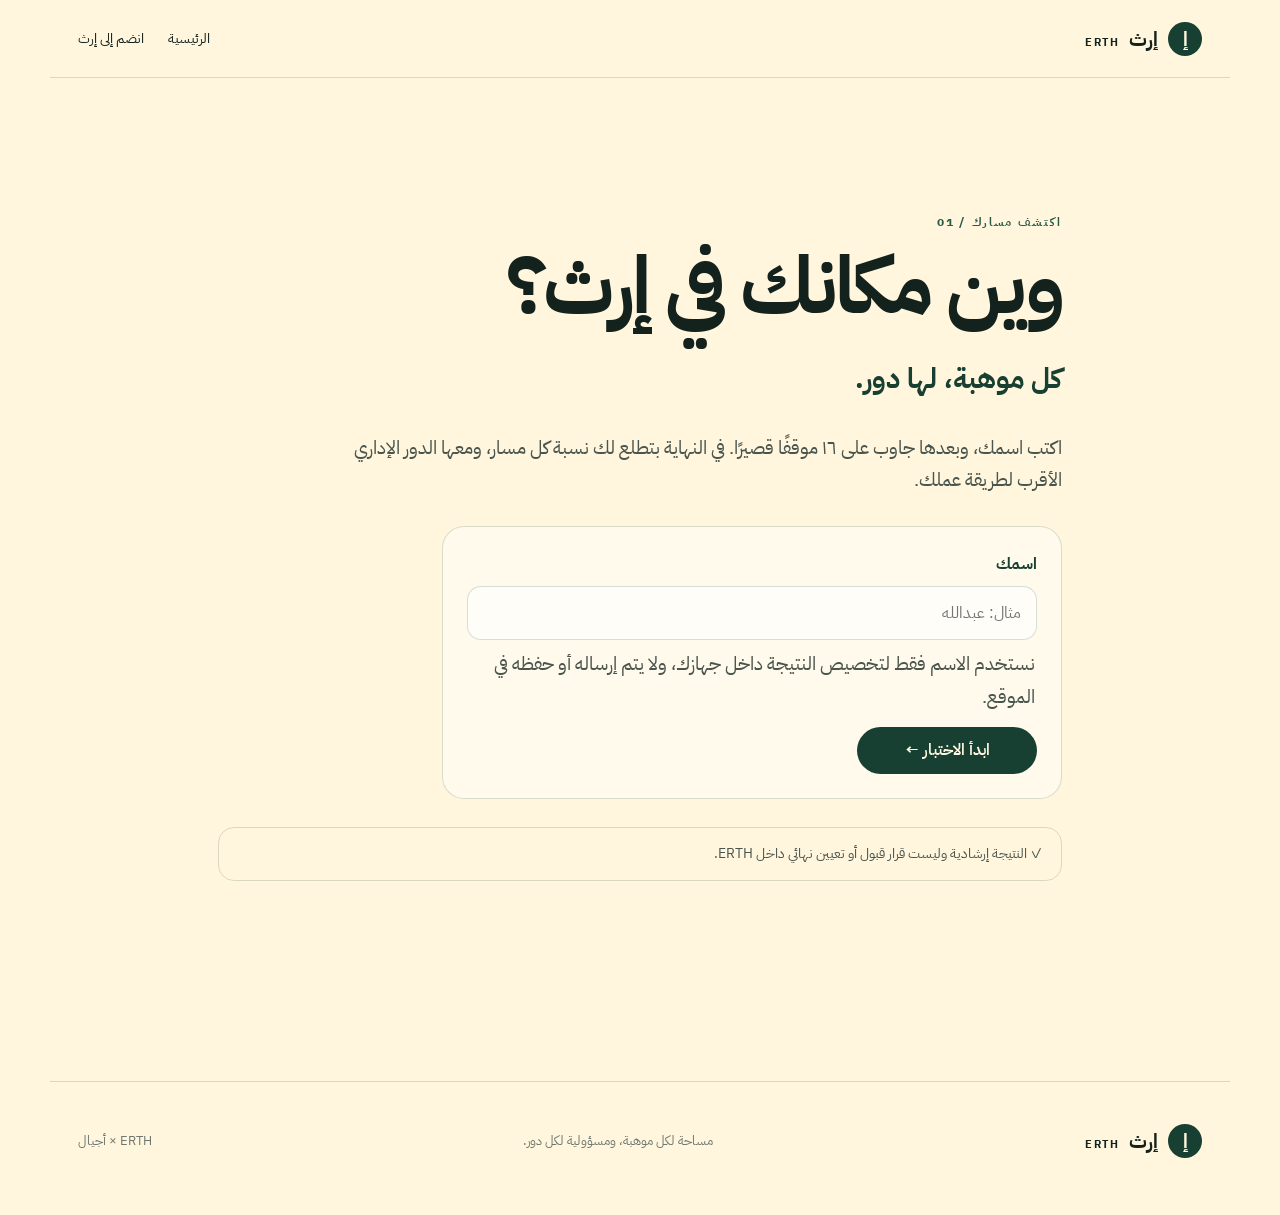
==== discover-role.html @ 84586fab "Add files via upload" ====
<!doctype html>
<html lang="ar" dir="rtl">
<head>
  <meta charset="utf-8">
  <meta name="viewport" content="width=device-width,initial-scale=1">
  <meta name="theme-color" content="#173f32">
  <title>اكتشف مسارك | ERTH</title>
  <meta name="description" content="اختبار من 16 سؤالًا لاكتشاف المسار والدور الأقرب لك في إرث.">
  <link rel="stylesheet" href="/styles.css">
</head>
<body>
<header class="site-header">
  <a class="brand" href="/" aria-label="إرث الرئيسية"><span class="brand-mark">إ</span><span>إرث <b>ERTH</b></span></a>
  <nav><a href="/">الرئيسية</a><a href="/join">انضم إلى إرث</a></nav>
</header>

<main class="quiz-shell">
  <section id="quizIntro" class="quiz-intro">
    <span class="eyebrow">اكتشف مسارك / 01</span>
    <h1>وين مكانك في إرث؟</h1>
    <p class="lead">كل موهبة، لها دور.</p>
    <p>اكتب اسمك، وبعدها جاوب على ١٦ موقفًا قصيرًا. في النهاية بتطلع لك نسبة كل مسار، ومعها الدور الإداري الأقرب لطريقة عملك.</p>

    <div class="name-step">
      <label for="studentName">اسمك</label>
      <input id="studentName" type="text" maxlength="40" autocomplete="given-name" placeholder="مثال: عبدالله" aria-describedby="nameHelp nameError">
      <p id="nameHelp" class="field-help">نستخدم الاسم فقط لتخصيص النتيجة داخل جهازك، ولا يتم إرساله أو حفظه في الموقع.</p>
      <p id="nameError" class="field-error hidden" role="alert">اكتب اسمك أولًا عشان نبدأ.</p>
      <button class="btn primary" id="startQuiz" type="button">ابدأ الاختبار ←</button>
    </div>

    <div class="quiz-note"><span>✓</span> النتيجة إرشادية وليست قرار قبول أو تعيين نهائي داخل ERTH.</div>
  </section>

  <section id="quizCard" class="quiz-card hidden" aria-live="polite">
    <div class="quiz-top"><span id="questionCount"></span><span id="questionCategory"></span></div>
    <div class="progress"><i id="progressBar"></i></div>
    <p class="quiz-name">اختبار <strong id="quizName"></strong></p>
    <h2 id="questionText"></h2>
    <div id="choices" class="choice-list"></div>
    <div class="quiz-nav"><button class="btn ghost" id="prevBtn" type="button">السابق</button><button class="btn primary" id="nextBtn" type="button" disabled>التالي ←</button></div>
    <p class="micro">اختر الإجابة الأقرب لك فعلًا، ويمكنك الرجوع وتعديلها قبل ظهور النتيجة.</p>
  </section>

  <section id="results" class="results hidden">
    <span class="eyebrow">RESULT / 02</span>
    <h1><span id="resultName"></span>، هذا مسارك الأقرب</h1>
    <p>النسب تقيس توافق إجاباتك مع الخيارات داخل الاختبار. مجموع المسارات ١٠٠٪، ومجموع الأدوار الإدارية ١٠٠٪.</p>

    <div class="top-result track"><div><span>المسار الأقرب</span><h2 id="topTrack"></h2><p id="topTrackDesc"></p></div><strong id="topTrackPct"></strong></div>
    <div class="top-result"><div><span>الدور الإداري الأقرب</span><h2 id="topRole"></h2><p id="topRoleDesc"></p></div><strong id="topRolePct"></strong></div>

    <div class="result-grid">
      <section><h3>توزيع المسارات</h3><div id="trackBars" class="bars"></div></section>
      <section><h3>توزيع الأدوار الإدارية</h3><div id="roleBars" class="bars"></div></section>
    </div>

    <div class="result-tip"><strong>وش تسوي بالنتيجة؟</strong><p>خذ أعلى مسار وأعلى دور كنقطة بداية، وبعدها أكّد اختيارك في لقاء ERTH القصير إذا كنت محتارًا.</p></div>

    <div class="actions result-actions"><button class="btn secondary dark-text" id="restartBtn" type="button">إعادة الاختبار</button><a class="btn primary" href="/join">الانتقال للتقديم</a></div>
  </section>
</main>

<footer><div class="brand footer-brand"><span class="brand-mark">إ</span><span>إرث <b>ERTH</b></span></div><p>مساحة لكل موهبة، ومسؤولية لكل دور.</p><span>ERTH × أجيال</span></footer>
<script src="/quiz.js"></script>
</body>
</html>
---- styles.css ----
@import url('https://fonts.googleapis.com/css2?family=IBM+Plex+Sans+Arabic:wght@400;500;600;700&display=swap');
:root{--green:#173f32;--green2:#265a47;--cream:#fff6dd;--ink:#14221d;--muted:#6e776f;--line:rgba(23,63,50,.16);--white:#fffdf8;--radius:22px}
*{box-sizing:border-box}html{scroll-behavior:smooth}body{margin:0;background:var(--cream);color:var(--ink);font-family:'IBM Plex Sans Arabic',system-ui,sans-serif;line-height:1.7}a{color:inherit;text-decoration:none}button{font:inherit}.site-header{height:78px;max-width:1180px;margin:auto;padding:0 28px;display:flex;align-items:center;justify-content:space-between;border-bottom:1px solid var(--line)}.brand{display:flex;align-items:center;gap:10px;font-size:20px;font-weight:700}.brand b{font-size:11px;letter-spacing:.16em;margin-inline-start:4px}.brand-mark{width:34px;height:34px;border-radius:50%;display:grid;place-items:center;background:var(--green);color:var(--cream);font-size:20px}.site-header nav{display:flex;gap:24px;align-items:center;font-size:14px}.site-header nav a:hover{opacity:.65}.nav-cta{border:1px solid var(--green);padding:8px 16px;border-radius:999px}.hero{max-width:1180px;margin:auto;min-height:620px;padding:88px 28px 70px;display:grid;grid-template-columns:1.15fr .85fr;gap:70px;align-items:center}.eyebrow{display:inline-block;font-size:12px;font-weight:700;letter-spacing:.14em;color:var(--green2);margin-bottom:14px}.eyebrow.light,.section-no.light{color:#e9e4cf}.hero h1,.page-hero h1,.quiz-intro h1,.results h1{font-size:clamp(48px,7vw,92px);line-height:1.02;margin:0 0 28px;letter-spacing:-.035em}.hero h1 em{font-style:normal;color:var(--green)}.hero-copy>p{max-width:650px;font-size:19px;color:#435047}.actions{display:flex;gap:12px;flex-wrap:wrap;margin-top:30px}.btn{border:0;display:inline-flex;justify-content:center;align-items:center;min-height:46px;padding:10px 22px;border-radius:999px;cursor:pointer;font-weight:600;transition:.2s}.btn:hover{transform:translateY(-1px)}.primary{background:var(--green);color:var(--cream)}.secondary{background:transparent;color:var(--green);border:1px solid var(--green)}.cream{background:var(--cream);color:var(--green)}.outline-light{border:1px solid rgba(255,246,221,.6);color:var(--cream)}.ghost{background:transparent;border:1px solid var(--line);color:var(--ink)}.dark-text{color:var(--green)}.hero-card{min-height:360px;background:var(--green);color:var(--cream);border-radius:36px;padding:38px;display:grid;grid-template-columns:1fr auto;gap:14px 20px;align-items:center;font-size:22px;box-shadow:0 26px 70px rgba(23,63,50,.18)}.hero-card span:nth-child(even){opacity:.35}.hero-card strong{font-size:48px;grid-column:1/-1;border-top:1px solid rgba(255,255,255,.22);padding-top:30px;margin-top:16px}.section{max-width:1180px;margin:auto;padding:90px 28px}.split{display:grid;grid-template-columns:.7fr 1.3fr;gap:80px;border-top:1px solid var(--line)}.section-no{font-size:12px;color:var(--green2);font-weight:700;letter-spacing:.12em}.section h2,.cta-band h2,.join-panel h2,.process h2{font-size:clamp(32px,4vw,54px);line-height:1.15;margin:10px 0}.lead{font-size:25px;margin-top:0}.section-head{display:flex;align-items:end;justify-content:space-between;gap:20px}.text-link{font-size:14px;border-bottom:1px solid var(--green)}.track-grid{display:grid;grid-template-columns:repeat(3,1fr);gap:16px;margin-top:38px}.track-card{background:rgba(255,255,255,.45);border:1px solid var(--line);border-radius:var(--radius);padding:28px;min-height:270px}.track-code{font-size:12px;color:var(--muted)}.track-card h3{font-size:27px;margin:32px 0 0}.ar-title{font-weight:700;color:var(--green);margin-top:0}.quote-section{text-align:center;border-top:1px solid var(--line);border-bottom:1px solid var(--line)}blockquote{font-size:clamp(32px,5vw,62px);line-height:1.25;margin:0;color:var(--green);font-weight:700}.cta-band{max-width:1124px;margin:70px auto;border-radius:32px;background:var(--green);color:var(--cream);padding:50px 56px;display:flex;justify-content:space-between;align-items:center;gap:30px}.cta-band p{margin:0;opacity:.8}footer{max-width:1180px;margin:80px auto 0;padding:35px 28px 50px;border-top:1px solid var(--line);display:flex;align-items:center;justify-content:space-between;gap:20px;color:var(--muted);font-size:13px}.footer-brand{color:var(--ink)}.page-shell,.quiz-shell{max-width:1180px;margin:auto;padding:60px 28px 40px}.page-hero.compact{max-width:820px;padding:40px 0 70px}.page-hero.compact h1{font-size:clamp(52px,7vw,86px)}.page-hero p,.quiz-intro p{font-size:19px;color:#4a554e;max-width:720px}.join-grid{display:grid;grid-template-columns:1fr 1fr;gap:18px}.join-panel{border:1px solid var(--line);border-radius:28px;padding:36px;background:rgba(255,255,255,.42);min-height:340px}.join-panel.dark{background:var(--green);color:var(--cream)}.join-panel.dark p{opacity:.78}.process{margin-top:65px;border-top:1px solid var(--line);padding-top:40px}.process-row{display:flex;gap:12px;align-items:center;flex-wrap:wrap;margin-top:25px}.process-row span{border:1px solid var(--line);border-radius:999px;padding:8px 14px}.process-row i{font-style:normal;opacity:.35}.quiz-shell{max-width:900px;min-height:720px}.quiz-intro{padding:70px 0}.quiz-intro h1{font-size:clamp(52px,7vw,80px);max-width:800px}.quiz-intro .lead{font-size:28px;color:var(--green);font-weight:700}.quiz-note{margin:28px 0 10px;padding:14px 18px;border:1px solid var(--line);border-radius:16px;font-size:14px;color:#4a554e}.quiz-card{background:rgba(255,255,255,.5);border:1px solid var(--line);border-radius:28px;padding:34px;margin-top:50px}.hidden{display:none!important}.quiz-top{display:flex;justify-content:space-between;color:var(--muted);font-size:13px}.progress{height:5px;background:rgba(23,63,50,.1);border-radius:999px;margin:16px 0 38px;overflow:hidden}.progress i{display:block;height:100%;background:var(--green);width:0;transition:.25s}.quiz-card h2{font-size:30px;line-height:1.35;margin-bottom:26px}.choice-list{display:grid;gap:10px}.choice{width:100%;text-align:right;background:transparent;border:1px solid var(--line);border-radius:16px;padding:15px 18px;cursor:pointer;color:var(--ink)}.choice:hover,.choice.selected{border-color:var(--green);background:rgba(23,63,50,.06)}.choice.selected:before{content:'✓';margin-left:10px;color:var(--green);font-weight:700}.quiz-nav{display:flex;justify-content:space-between;margin-top:28px}.quiz-nav .btn:disabled{opacity:.35;cursor:not-allowed;transform:none}.micro{font-size:12px;color:var(--muted);text-align:center;margin:18px 0 0}.results{padding:50px 0}.results>p{color:var(--muted)}.top-result{margin-top:28px;border-radius:26px;background:var(--green);color:var(--cream);padding:30px 34px;display:flex;align-items:center;justify-content:space-between;gap:25px}.top-result.track{background:#285e4a}.top-result span{font-size:12px;opacity:.7}.top-result h2{font-size:32px;margin:3px 0}.top-result p{margin:0;opacity:.8}.top-result strong{font-size:54px;direction:ltr}.result-grid{display:grid;grid-template-columns:1fr 1fr;gap:18px;margin-top:18px}.result-grid section{border:1px solid var(--line);border-radius:24px;padding:28px;background:rgba(255,255,255,.42)}.bars{display:grid;gap:17px}.bar-head{display:flex;justify-content:space-between;font-size:13px;gap:10px}.bar-track{height:7px;background:rgba(23,63,50,.1);border-radius:999px;overflow:hidden;margin-top:5px}.bar-fill{height:100%;background:var(--green);border-radius:999px}.result-actions{justify-content:center;margin-top:34px}
@media(max-width:780px){.site-header{height:auto;padding:16px 20px}.site-header nav{gap:12px}.site-header nav a:not(.nav-cta){display:none}.hero{grid-template-columns:1fr;min-height:auto;padding-top:60px}.hero-card{min-height:280px}.split{grid-template-columns:1fr;gap:18px}.track-grid,.join-grid,.result-grid{grid-template-columns:1fr}.section-head,.cta-band{align-items:flex-start;flex-direction:column}.cta-band{margin:40px 18px;padding:35px 28px}.site-header,.hero,.section,.page-shell,.quiz-shell,footer{padding-inline:20px}.hero h1,.page-hero h1,.quiz-intro h1,.results h1{font-size:48px}.top-result{align-items:flex-start}.top-result strong{font-size:42px}.process-row i{display:none}footer{align-items:flex-start;flex-direction:column}}
.name-step{margin-top:30px;max-width:620px;border:1px solid var(--line);border-radius:22px;padding:24px;background:rgba(255,255,255,.42)}
.name-step label{display:block;font-weight:700;color:var(--green);margin-bottom:8px}
.name-step input{width:100%;min-height:54px;border:1px solid var(--line);background:var(--white);border-radius:14px;padding:12px 15px;font:inherit;color:var(--ink);outline:none;transition:.2s}
.name-step input:focus{border-color:var(--green);box-shadow:0 0 0 3px rgba(23,63,50,.08)}
.name-step .btn{margin-top:14px;min-width:180px}
.field-help,.field-error{font-size:12px;margin:8px 2px 0;color:var(--muted)}
.field-error{color:#9a352f;font-weight:600}
.quiz-name{font-size:13px;color:var(--muted);margin:0 0 8px}.quiz-name strong{color:var(--green)}
.result-tip{margin-top:18px;padding:20px 24px;border:1px solid var(--line);border-radius:20px;background:rgba(255,255,255,.42)}
.result-tip p{margin:5px 0 0;color:var(--muted)}
@media(max-width:780px){.name-step{padding:19px}.name-step .btn{width:100%}.quiz-name{margin-top:-8px}.result-tip{padding:18px}}
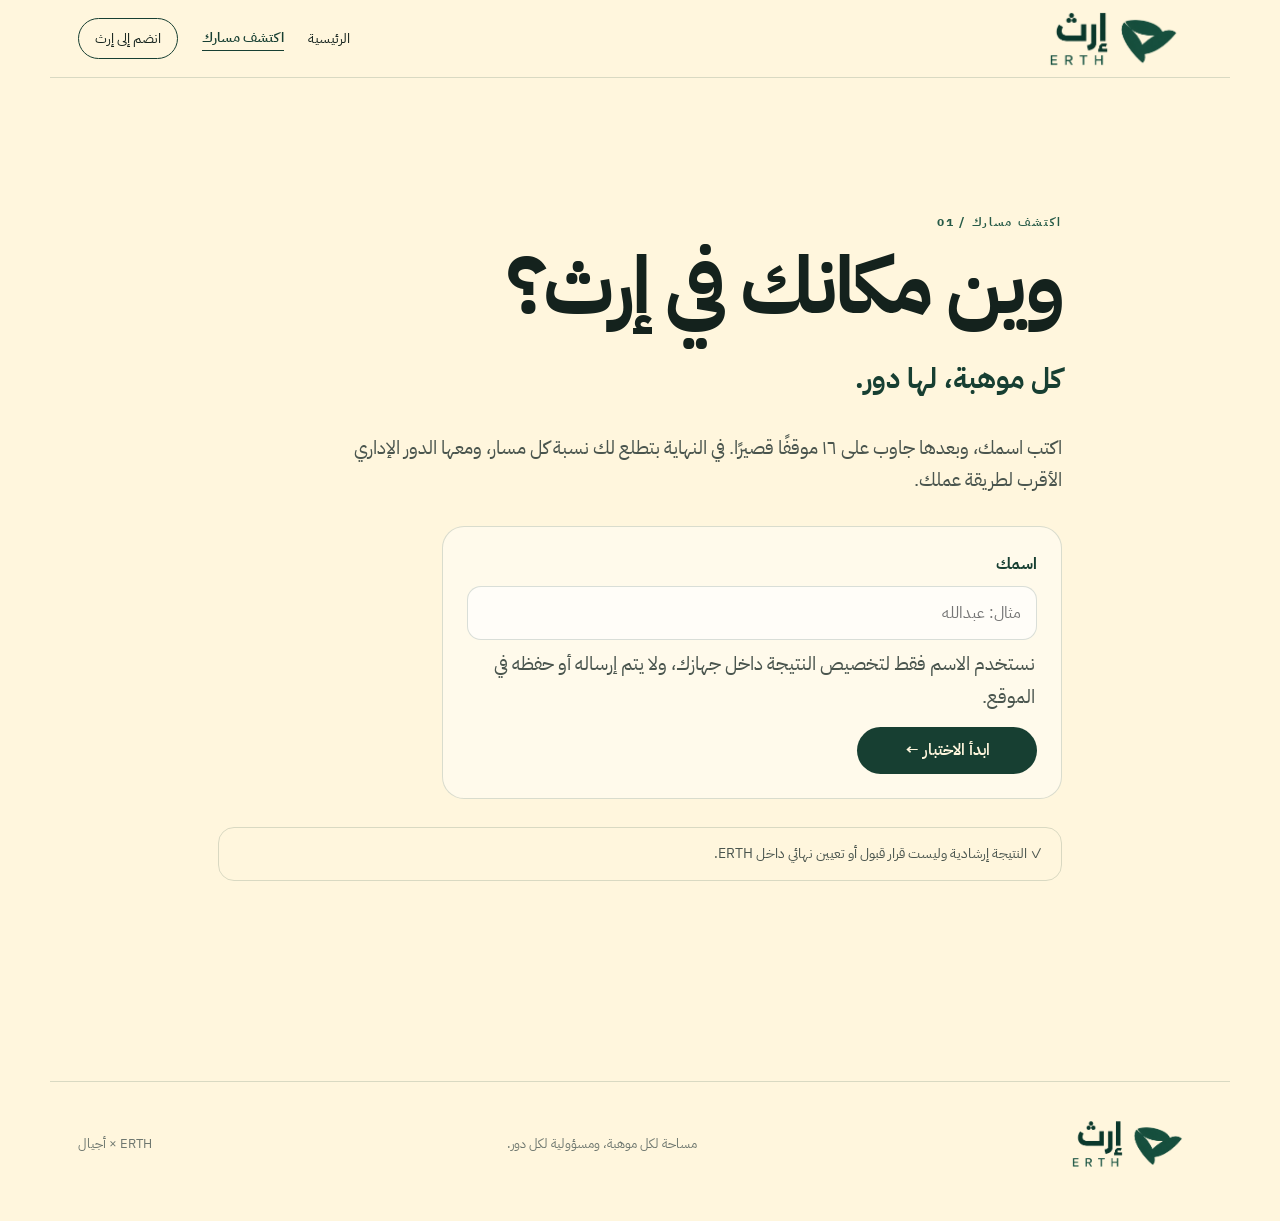
==== commit ecfa7596: "Add files via upload" ====
--- a/discover-role.html
+++ b/discover-role.html
@@ -10,8 +10,8 @@
 </head>
 <body>
 <header class="site-header">
-  <a class="brand" href="/" aria-label="إرث الرئيسية"><span class="brand-mark">إ</span><span>إرث <b>ERTH</b></span></a>
-  <nav><a href="/">الرئيسية</a><a href="/join">انضم إلى إرث</a></nav>
+  <a class="brand" href="/" aria-label="إرث الرئيسية"><img class="brand-logo" src="/erth-logo.png" alt="إرث | ERTH"></a>
+  <nav><a href="/">الرئيسية</a><a class="nav-discover active" href="/discover-role">اكتشف مسارك</a><a class="nav-cta" href="/join">انضم إلى إرث</a></nav>
 </header>
 
 <main class="quiz-shell">
@@ -61,7 +61,7 @@
   </section>
 </main>
 
-<footer><div class="brand footer-brand"><span class="brand-mark">إ</span><span>إرث <b>ERTH</b></span></div><p>مساحة لكل موهبة، ومسؤولية لكل دور.</p><span>ERTH × أجيال</span></footer>
+<footer><div class="brand footer-brand"><img class="brand-logo footer-logo" src="/erth-logo.png" alt="إرث | ERTH"></div><p>مساحة لكل موهبة، ومسؤولية لكل دور.</p><span>ERTH × أجيال</span></footer>
 <script src="/quiz.js"></script>
 </body>
 </html>
--- a/styles.css
+++ b/styles.css
@@ -1,7 +1,7 @@
 @import url('https://fonts.googleapis.com/css2?family=IBM+Plex+Sans+Arabic:wght@400;500;600;700&display=swap');
 :root{--green:#173f32;--green2:#265a47;--cream:#fff6dd;--ink:#14221d;--muted:#6e776f;--line:rgba(23,63,50,.16);--white:#fffdf8;--radius:22px}
-*{box-sizing:border-box}html{scroll-behavior:smooth}body{margin:0;background:var(--cream);color:var(--ink);font-family:'IBM Plex Sans Arabic',system-ui,sans-serif;line-height:1.7}a{color:inherit;text-decoration:none}button{font:inherit}.site-header{height:78px;max-width:1180px;margin:auto;padding:0 28px;display:flex;align-items:center;justify-content:space-between;border-bottom:1px solid var(--line)}.brand{display:flex;align-items:center;gap:10px;font-size:20px;font-weight:700}.brand b{font-size:11px;letter-spacing:.16em;margin-inline-start:4px}.brand-mark{width:34px;height:34px;border-radius:50%;display:grid;place-items:center;background:var(--green);color:var(--cream);font-size:20px}.site-header nav{display:flex;gap:24px;align-items:center;font-size:14px}.site-header nav a:hover{opacity:.65}.nav-cta{border:1px solid var(--green);padding:8px 16px;border-radius:999px}.hero{max-width:1180px;margin:auto;min-height:620px;padding:88px 28px 70px;display:grid;grid-template-columns:1.15fr .85fr;gap:70px;align-items:center}.eyebrow{display:inline-block;font-size:12px;font-weight:700;letter-spacing:.14em;color:var(--green2);margin-bottom:14px}.eyebrow.light,.section-no.light{color:#e9e4cf}.hero h1,.page-hero h1,.quiz-intro h1,.results h1{font-size:clamp(48px,7vw,92px);line-height:1.02;margin:0 0 28px;letter-spacing:-.035em}.hero h1 em{font-style:normal;color:var(--green)}.hero-copy>p{max-width:650px;font-size:19px;color:#435047}.actions{display:flex;gap:12px;flex-wrap:wrap;margin-top:30px}.btn{border:0;display:inline-flex;justify-content:center;align-items:center;min-height:46px;padding:10px 22px;border-radius:999px;cursor:pointer;font-weight:600;transition:.2s}.btn:hover{transform:translateY(-1px)}.primary{background:var(--green);color:var(--cream)}.secondary{background:transparent;color:var(--green);border:1px solid var(--green)}.cream{background:var(--cream);color:var(--green)}.outline-light{border:1px solid rgba(255,246,221,.6);color:var(--cream)}.ghost{background:transparent;border:1px solid var(--line);color:var(--ink)}.dark-text{color:var(--green)}.hero-card{min-height:360px;background:var(--green);color:var(--cream);border-radius:36px;padding:38px;display:grid;grid-template-columns:1fr auto;gap:14px 20px;align-items:center;font-size:22px;box-shadow:0 26px 70px rgba(23,63,50,.18)}.hero-card span:nth-child(even){opacity:.35}.hero-card strong{font-size:48px;grid-column:1/-1;border-top:1px solid rgba(255,255,255,.22);padding-top:30px;margin-top:16px}.section{max-width:1180px;margin:auto;padding:90px 28px}.split{display:grid;grid-template-columns:.7fr 1.3fr;gap:80px;border-top:1px solid var(--line)}.section-no{font-size:12px;color:var(--green2);font-weight:700;letter-spacing:.12em}.section h2,.cta-band h2,.join-panel h2,.process h2{font-size:clamp(32px,4vw,54px);line-height:1.15;margin:10px 0}.lead{font-size:25px;margin-top:0}.section-head{display:flex;align-items:end;justify-content:space-between;gap:20px}.text-link{font-size:14px;border-bottom:1px solid var(--green)}.track-grid{display:grid;grid-template-columns:repeat(3,1fr);gap:16px;margin-top:38px}.track-card{background:rgba(255,255,255,.45);border:1px solid var(--line);border-radius:var(--radius);padding:28px;min-height:270px}.track-code{font-size:12px;color:var(--muted)}.track-card h3{font-size:27px;margin:32px 0 0}.ar-title{font-weight:700;color:var(--green);margin-top:0}.quote-section{text-align:center;border-top:1px solid var(--line);border-bottom:1px solid var(--line)}blockquote{font-size:clamp(32px,5vw,62px);line-height:1.25;margin:0;color:var(--green);font-weight:700}.cta-band{max-width:1124px;margin:70px auto;border-radius:32px;background:var(--green);color:var(--cream);padding:50px 56px;display:flex;justify-content:space-between;align-items:center;gap:30px}.cta-band p{margin:0;opacity:.8}footer{max-width:1180px;margin:80px auto 0;padding:35px 28px 50px;border-top:1px solid var(--line);display:flex;align-items:center;justify-content:space-between;gap:20px;color:var(--muted);font-size:13px}.footer-brand{color:var(--ink)}.page-shell,.quiz-shell{max-width:1180px;margin:auto;padding:60px 28px 40px}.page-hero.compact{max-width:820px;padding:40px 0 70px}.page-hero.compact h1{font-size:clamp(52px,7vw,86px)}.page-hero p,.quiz-intro p{font-size:19px;color:#4a554e;max-width:720px}.join-grid{display:grid;grid-template-columns:1fr 1fr;gap:18px}.join-panel{border:1px solid var(--line);border-radius:28px;padding:36px;background:rgba(255,255,255,.42);min-height:340px}.join-panel.dark{background:var(--green);color:var(--cream)}.join-panel.dark p{opacity:.78}.process{margin-top:65px;border-top:1px solid var(--line);padding-top:40px}.process-row{display:flex;gap:12px;align-items:center;flex-wrap:wrap;margin-top:25px}.process-row span{border:1px solid var(--line);border-radius:999px;padding:8px 14px}.process-row i{font-style:normal;opacity:.35}.quiz-shell{max-width:900px;min-height:720px}.quiz-intro{padding:70px 0}.quiz-intro h1{font-size:clamp(52px,7vw,80px);max-width:800px}.quiz-intro .lead{font-size:28px;color:var(--green);font-weight:700}.quiz-note{margin:28px 0 10px;padding:14px 18px;border:1px solid var(--line);border-radius:16px;font-size:14px;color:#4a554e}.quiz-card{background:rgba(255,255,255,.5);border:1px solid var(--line);border-radius:28px;padding:34px;margin-top:50px}.hidden{display:none!important}.quiz-top{display:flex;justify-content:space-between;color:var(--muted);font-size:13px}.progress{height:5px;background:rgba(23,63,50,.1);border-radius:999px;margin:16px 0 38px;overflow:hidden}.progress i{display:block;height:100%;background:var(--green);width:0;transition:.25s}.quiz-card h2{font-size:30px;line-height:1.35;margin-bottom:26px}.choice-list{display:grid;gap:10px}.choice{width:100%;text-align:right;background:transparent;border:1px solid var(--line);border-radius:16px;padding:15px 18px;cursor:pointer;color:var(--ink)}.choice:hover,.choice.selected{border-color:var(--green);background:rgba(23,63,50,.06)}.choice.selected:before{content:'✓';margin-left:10px;color:var(--green);font-weight:700}.quiz-nav{display:flex;justify-content:space-between;margin-top:28px}.quiz-nav .btn:disabled{opacity:.35;cursor:not-allowed;transform:none}.micro{font-size:12px;color:var(--muted);text-align:center;margin:18px 0 0}.results{padding:50px 0}.results>p{color:var(--muted)}.top-result{margin-top:28px;border-radius:26px;background:var(--green);color:var(--cream);padding:30px 34px;display:flex;align-items:center;justify-content:space-between;gap:25px}.top-result.track{background:#285e4a}.top-result span{font-size:12px;opacity:.7}.top-result h2{font-size:32px;margin:3px 0}.top-result p{margin:0;opacity:.8}.top-result strong{font-size:54px;direction:ltr}.result-grid{display:grid;grid-template-columns:1fr 1fr;gap:18px;margin-top:18px}.result-grid section{border:1px solid var(--line);border-radius:24px;padding:28px;background:rgba(255,255,255,.42)}.bars{display:grid;gap:17px}.bar-head{display:flex;justify-content:space-between;font-size:13px;gap:10px}.bar-track{height:7px;background:rgba(23,63,50,.1);border-radius:999px;overflow:hidden;margin-top:5px}.bar-fill{height:100%;background:var(--green);border-radius:999px}.result-actions{justify-content:center;margin-top:34px}
-@media(max-width:780px){.site-header{height:auto;padding:16px 20px}.site-header nav{gap:12px}.site-header nav a:not(.nav-cta){display:none}.hero{grid-template-columns:1fr;min-height:auto;padding-top:60px}.hero-card{min-height:280px}.split{grid-template-columns:1fr;gap:18px}.track-grid,.join-grid,.result-grid{grid-template-columns:1fr}.section-head,.cta-band{align-items:flex-start;flex-direction:column}.cta-band{margin:40px 18px;padding:35px 28px}.site-header,.hero,.section,.page-shell,.quiz-shell,footer{padding-inline:20px}.hero h1,.page-hero h1,.quiz-intro h1,.results h1{font-size:48px}.top-result{align-items:flex-start}.top-result strong{font-size:42px}.process-row i{display:none}footer{align-items:flex-start;flex-direction:column}}
+*{box-sizing:border-box}html{scroll-behavior:smooth}body{margin:0;background:var(--cream);color:var(--ink);font-family:'IBM Plex Sans Arabic',system-ui,sans-serif;line-height:1.7}a{color:inherit;text-decoration:none}button{font:inherit}.site-header{height:78px;max-width:1180px;margin:auto;padding:0 28px;display:flex;align-items:center;justify-content:space-between;border-bottom:1px solid var(--line)}.brand{display:flex;align-items:center}.brand-logo{display:block;width:178px;height:auto;max-height:62px;object-fit:contain}.footer-logo{width:150px;max-height:54px}.site-header nav{display:flex;gap:24px;align-items:center;font-size:14px}.site-header nav a:hover{opacity:.65}.nav-discover{font-weight:600;color:var(--green)}.nav-discover.active{border-bottom:1px solid var(--green)}.nav-cta{border:1px solid var(--green);padding:8px 16px;border-radius:999px}.hero{max-width:1180px;margin:auto;min-height:620px;padding:88px 28px 70px;display:grid;grid-template-columns:1.15fr .85fr;gap:70px;align-items:center}.eyebrow{display:inline-block;font-size:12px;font-weight:700;letter-spacing:.14em;color:var(--green2);margin-bottom:14px}.eyebrow.light,.section-no.light{color:#e9e4cf}.hero h1,.page-hero h1,.quiz-intro h1,.results h1{font-size:clamp(48px,7vw,92px);line-height:1.02;margin:0 0 28px;letter-spacing:-.035em}.hero h1 em{font-style:normal;color:var(--green)}.hero-copy>p{max-width:650px;font-size:19px;color:#435047}.actions{display:flex;gap:12px;flex-wrap:wrap;margin-top:30px}.btn{border:0;display:inline-flex;justify-content:center;align-items:center;min-height:46px;padding:10px 22px;border-radius:999px;cursor:pointer;font-weight:600;transition:.2s}.btn:hover{transform:translateY(-1px)}.primary{background:var(--green);color:var(--cream)}.secondary{background:transparent;color:var(--green);border:1px solid var(--green)}.cream{background:var(--cream);color:var(--green)}.outline-light{border:1px solid rgba(255,246,221,.6);color:var(--cream)}.ghost{background:transparent;border:1px solid var(--line);color:var(--ink)}.dark-text{color:var(--green)}.hero-card{min-height:360px;background:var(--green);color:var(--cream);border-radius:36px;padding:38px;display:grid;grid-template-columns:1fr auto;gap:14px 20px;align-items:center;font-size:22px;box-shadow:0 26px 70px rgba(23,63,50,.18)}.hero-card span:nth-child(even){opacity:.35}.hero-card strong{font-size:48px;grid-column:1/-1;border-top:1px solid rgba(255,255,255,.22);padding-top:30px;margin-top:16px}.section{max-width:1180px;margin:auto;padding:90px 28px}.split{display:grid;grid-template-columns:.7fr 1.3fr;gap:80px;border-top:1px solid var(--line)}.section-no{font-size:12px;color:var(--green2);font-weight:700;letter-spacing:.12em}.section h2,.cta-band h2,.join-panel h2,.process h2{font-size:clamp(32px,4vw,54px);line-height:1.15;margin:10px 0}.lead{font-size:25px;margin-top:0}.section-head{display:flex;align-items:end;justify-content:space-between;gap:20px}.text-link{font-size:14px;border-bottom:1px solid var(--green)}.track-grid{display:grid;grid-template-columns:repeat(3,1fr);gap:16px;margin-top:38px}.track-card{background:rgba(255,255,255,.45);border:1px solid var(--line);border-radius:var(--radius);padding:28px;min-height:270px}.track-code{font-size:12px;color:var(--muted)}.track-card h3{font-size:27px;margin:32px 0 0}.ar-title{font-weight:700;color:var(--green);margin-top:0}.quote-section{text-align:center;border-top:1px solid var(--line);border-bottom:1px solid var(--line)}blockquote{font-size:clamp(32px,5vw,62px);line-height:1.25;margin:0;color:var(--green);font-weight:700}.cta-band{max-width:1124px;margin:70px auto;border-radius:32px;background:var(--green);color:var(--cream);padding:50px 56px;display:flex;justify-content:space-between;align-items:center;gap:30px}.cta-band p{margin:0;opacity:.8}footer{max-width:1180px;margin:80px auto 0;padding:35px 28px 50px;border-top:1px solid var(--line);display:flex;align-items:center;justify-content:space-between;gap:20px;color:var(--muted);font-size:13px}.footer-brand{color:var(--ink)}.page-shell,.quiz-shell{max-width:1180px;margin:auto;padding:60px 28px 40px}.page-hero.compact{max-width:820px;padding:40px 0 70px}.page-hero.compact h1{font-size:clamp(52px,7vw,86px)}.page-hero p,.quiz-intro p{font-size:19px;color:#4a554e;max-width:720px}.join-grid{display:grid;grid-template-columns:1fr 1fr;gap:18px}.join-panel{border:1px solid var(--line);border-radius:28px;padding:36px;background:rgba(255,255,255,.42);min-height:340px}.join-panel.dark{background:var(--green);color:var(--cream)}.join-panel.dark p{opacity:.78}.process{margin-top:65px;border-top:1px solid var(--line);padding-top:40px}.process-row{display:flex;gap:12px;align-items:center;flex-wrap:wrap;margin-top:25px}.process-row span{border:1px solid var(--line);border-radius:999px;padding:8px 14px}.process-row i{font-style:normal;opacity:.35}.quiz-shell{max-width:900px;min-height:720px}.quiz-intro{padding:70px 0}.quiz-intro h1{font-size:clamp(52px,7vw,80px);max-width:800px}.quiz-intro .lead{font-size:28px;color:var(--green);font-weight:700}.quiz-note{margin:28px 0 10px;padding:14px 18px;border:1px solid var(--line);border-radius:16px;font-size:14px;color:#4a554e}.quiz-card{background:rgba(255,255,255,.5);border:1px solid var(--line);border-radius:28px;padding:34px;margin-top:50px}.hidden{display:none!important}.quiz-top{display:flex;justify-content:space-between;color:var(--muted);font-size:13px}.progress{height:5px;background:rgba(23,63,50,.1);border-radius:999px;margin:16px 0 38px;overflow:hidden}.progress i{display:block;height:100%;background:var(--green);width:0;transition:.25s}.quiz-card h2{font-size:30px;line-height:1.35;margin-bottom:26px}.choice-list{display:grid;gap:10px}.choice{width:100%;text-align:right;background:transparent;border:1px solid var(--line);border-radius:16px;padding:15px 18px;cursor:pointer;color:var(--ink)}.choice:hover,.choice.selected{border-color:var(--green);background:rgba(23,63,50,.06)}.choice.selected:before{content:'✓';margin-left:10px;color:var(--green);font-weight:700}.quiz-nav{display:flex;justify-content:space-between;margin-top:28px}.quiz-nav .btn:disabled{opacity:.35;cursor:not-allowed;transform:none}.micro{font-size:12px;color:var(--muted);text-align:center;margin:18px 0 0}.results{padding:50px 0}.results>p{color:var(--muted)}.top-result{margin-top:28px;border-radius:26px;background:var(--green);color:var(--cream);padding:30px 34px;display:flex;align-items:center;justify-content:space-between;gap:25px}.top-result.track{background:#285e4a}.top-result span{font-size:12px;opacity:.7}.top-result h2{font-size:32px;margin:3px 0}.top-result p{margin:0;opacity:.8}.top-result strong{font-size:54px;direction:ltr}.result-grid{display:grid;grid-template-columns:1fr 1fr;gap:18px;margin-top:18px}.result-grid section{border:1px solid var(--line);border-radius:24px;padding:28px;background:rgba(255,255,255,.42)}.bars{display:grid;gap:17px}.bar-head{display:flex;justify-content:space-between;font-size:13px;gap:10px}.bar-track{height:7px;background:rgba(23,63,50,.1);border-radius:999px;overflow:hidden;margin-top:5px}.bar-fill{height:100%;background:var(--green);border-radius:999px}.result-actions{justify-content:center;margin-top:34px}
+@media(max-width:780px){.site-header{height:auto;padding:12px 16px;gap:10px}.brand-logo{width:118px;max-height:46px}.site-header nav{gap:6px}.site-header nav a:not(.nav-cta):not(.nav-discover){display:none}.site-header .nav-discover,.site-header .nav-cta{font-size:11px;padding:6px 9px;border-radius:999px;white-space:nowrap}.site-header .nav-discover{border:1px solid var(--green)}.hero{grid-template-columns:1fr;min-height:auto;padding-top:60px}.hero-card{min-height:280px}.split{grid-template-columns:1fr;gap:18px}.track-grid,.join-grid,.result-grid{grid-template-columns:1fr}.section-head,.cta-band{align-items:flex-start;flex-direction:column}.cta-band{margin:40px 18px;padding:35px 28px}.site-header,.hero,.section,.page-shell,.quiz-shell,footer{padding-inline:20px}.hero h1,.page-hero h1,.quiz-intro h1,.results h1{font-size:48px}.top-result{align-items:flex-start}.top-result strong{font-size:42px}.process-row i{display:none}footer{align-items:flex-start;flex-direction:column}}
 .name-step{margin-top:30px;max-width:620px;border:1px solid var(--line);border-radius:22px;padding:24px;background:rgba(255,255,255,.42)}
 .name-step label{display:block;font-weight:700;color:var(--green);margin-bottom:8px}
 .name-step input{width:100%;min-height:54px;border:1px solid var(--line);background:var(--white);border-radius:14px;padding:12px 15px;font:inherit;color:var(--ink);outline:none;transition:.2s}
